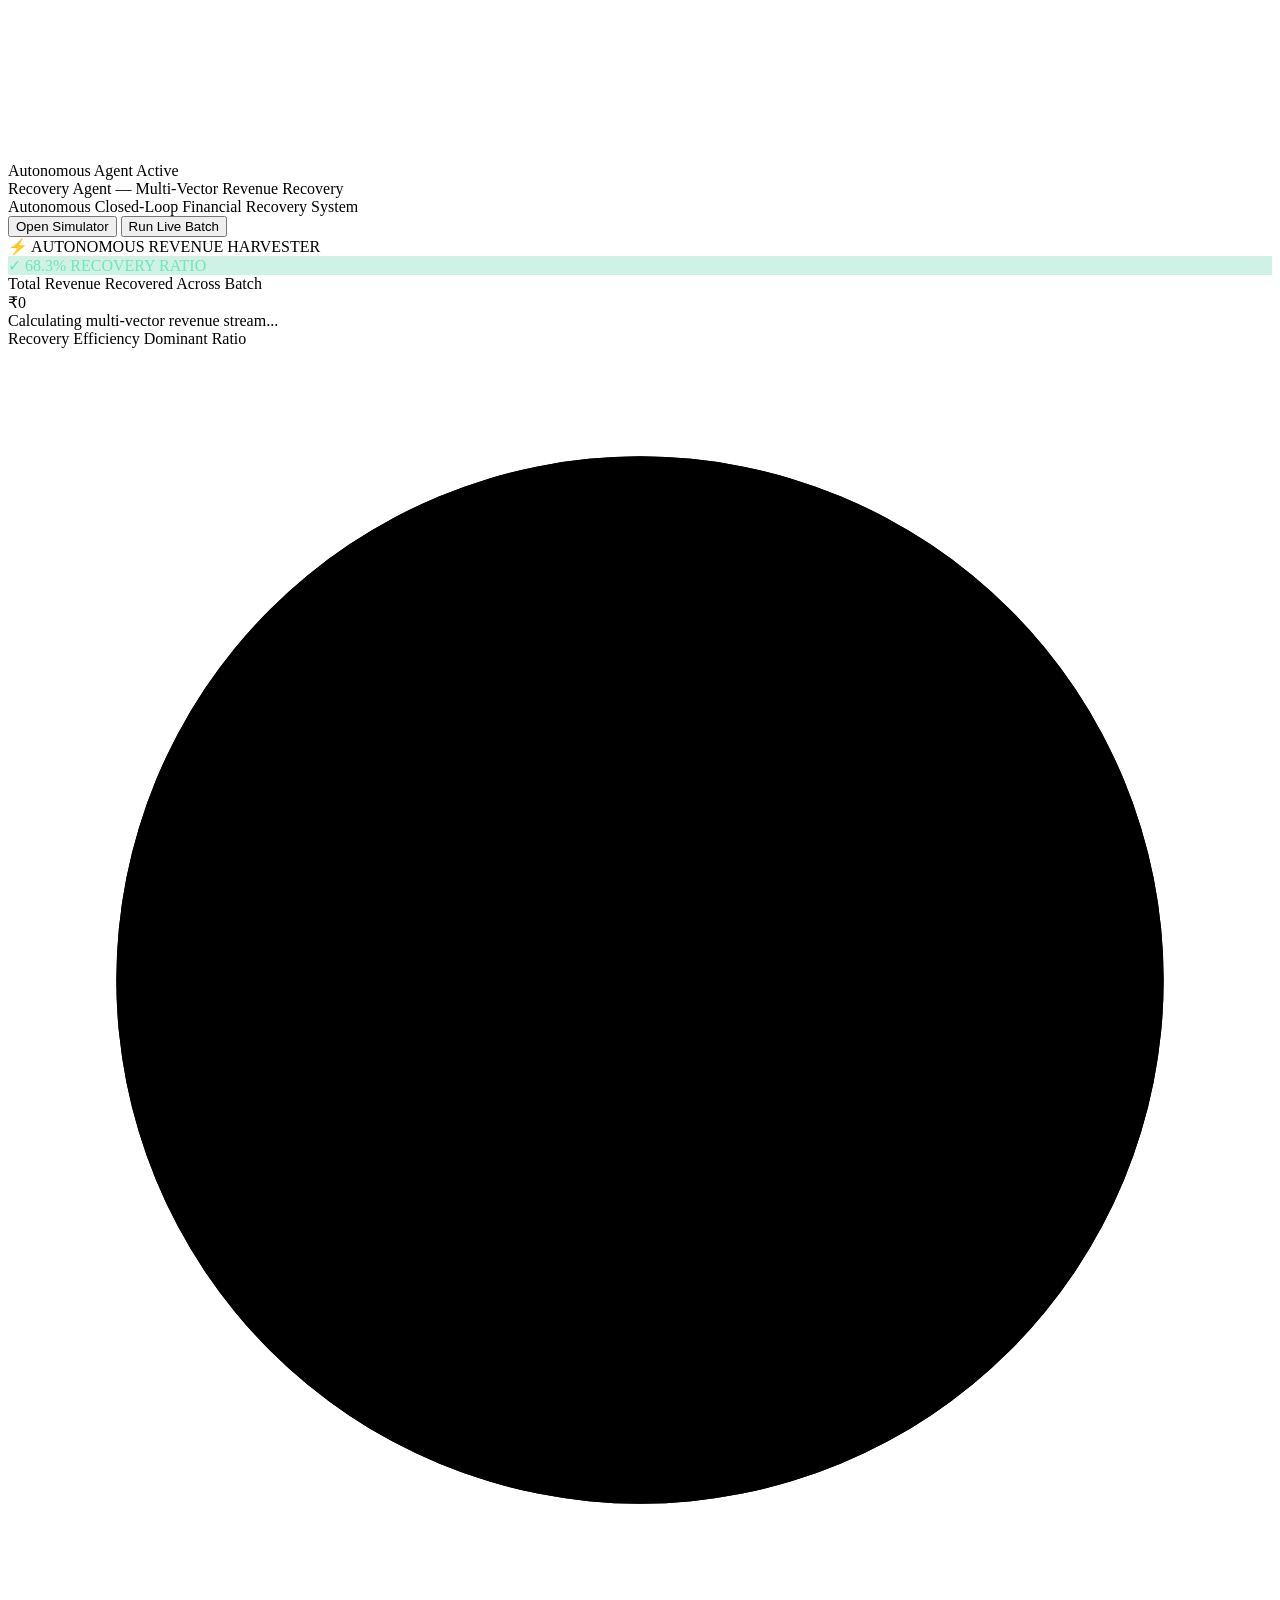
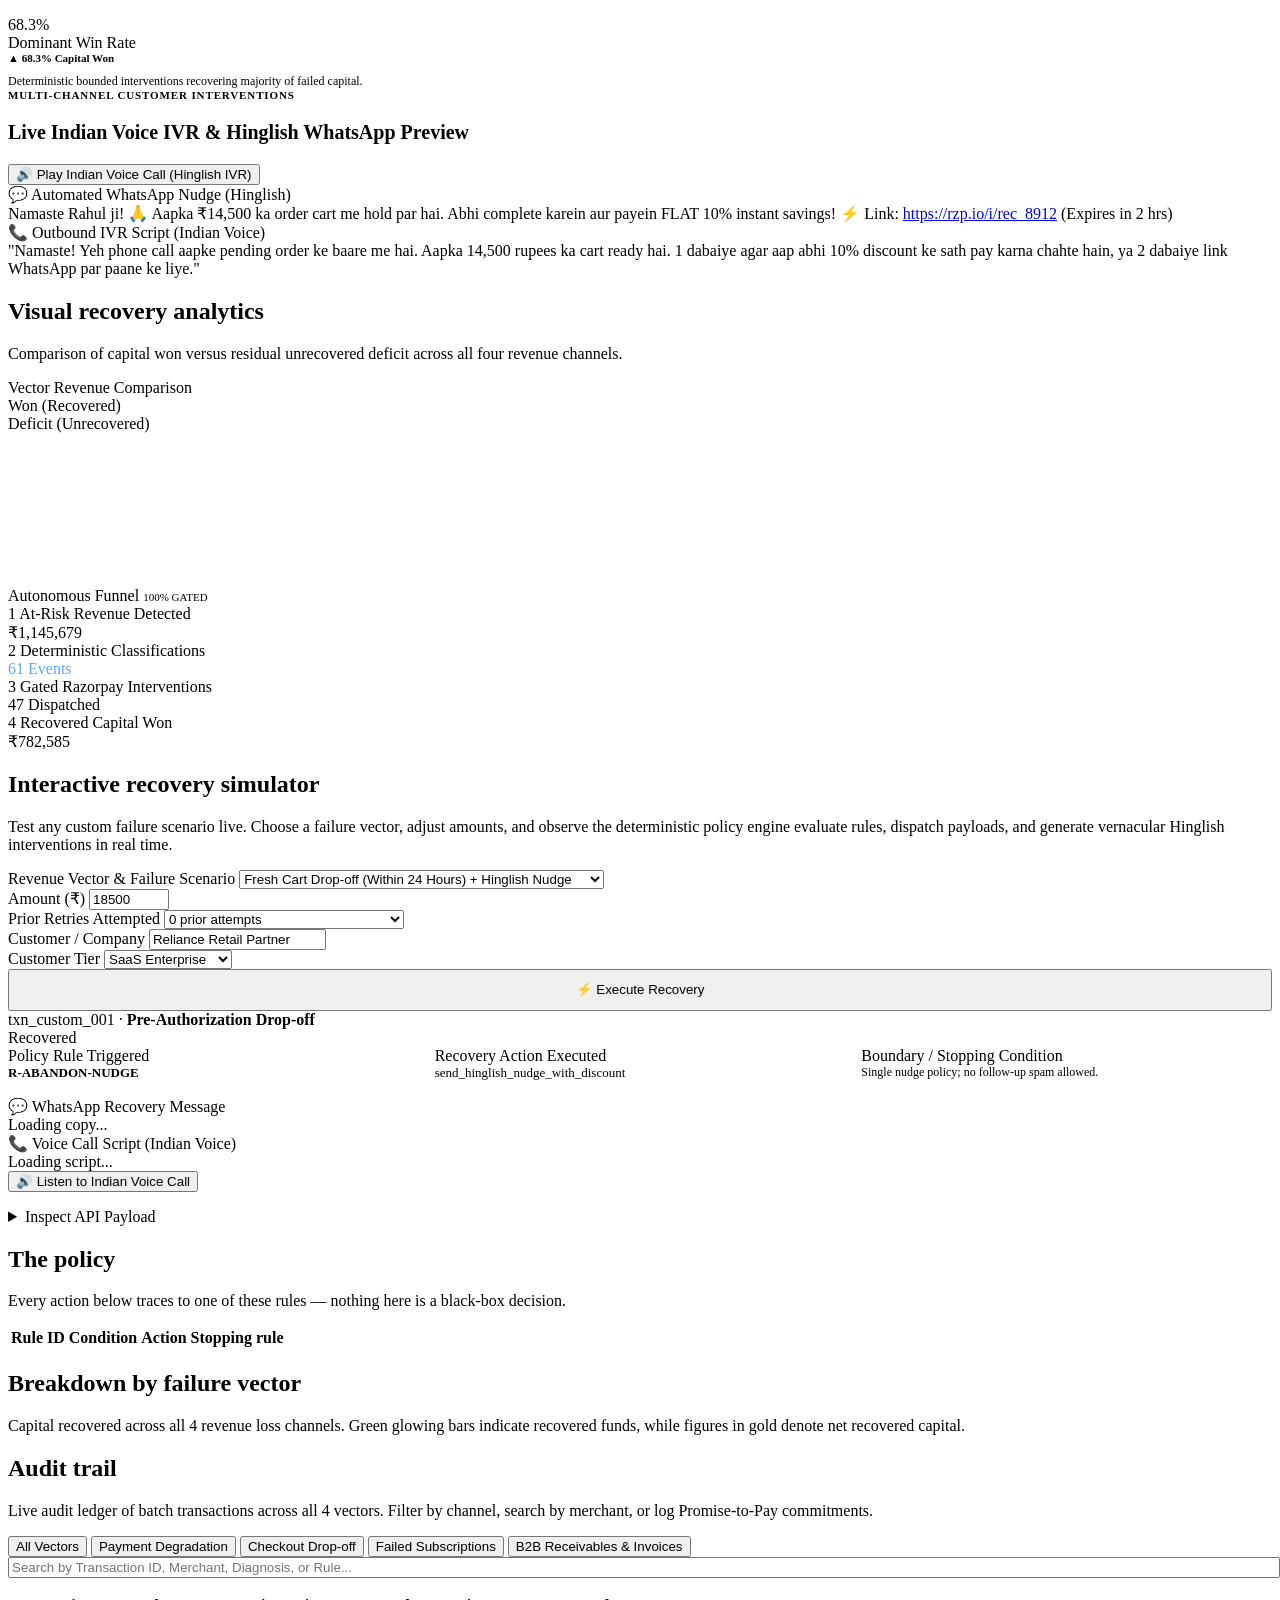
==== public/index.html @ 9b074326 "feat: Autonomous Multi-Vector Revenue Recovery Agent for Razorpay Buildathon 2026" ====
<!DOCTYPE html>
<html lang="en">
<head>
    <meta charset="UTF-8">
    <meta name="viewport" content="width=device-width, initial-scale=1.0">
    <title>Recovery Agent — Multi-Vector Revenue Recovery</title>
    <link rel="preconnect" href="https://fonts.googleapis.com">
    <link rel="preconnect" href="https://fonts.gstatic.com" crossorigin>
    <link href="https://fonts.googleapis.com/css2?family=Fraunces:opsz,wght@9..144,500;600;700;800&family=IBM+Plex+Mono:wght@400;500;600&family=Inter:wght@400;500;600;700;800&display=swap" rel="stylesheet">
    <link rel="stylesheet" href="/style.css">
</head>
<body>

<!-- Minimal Particle Trail Canvas -->
<canvas id="trailCanvas"></canvas>

<!-- SVG Gradients for Circular Gauge -->
<svg style="width:0;height:0;position:absolute;" aria-hidden="true" focusable="false">
    <defs>
        <linearGradient id="gaugeGradient" x1="0%" y1="0%" x2="100%" y2="100%">
            <stop offset="0%" stop-color="#10B981" />
            <stop offset="60%" stop-color="#34D399" />
            <stop offset="100%" stop-color="#06B6D4" />
        </linearGradient>
    </defs>
</svg>

<div class="report-wrapper">

    <!-- Header -->
    <header class="report-header">
        <div class="report-brand">
            <div class="brand-badge">
                <div class="pulse-dot"></div>
                Autonomous Agent Active
            </div>
            <div class="brand-title">Recovery Agent — Multi-Vector Revenue Recovery</div>
            <div class="brand-meta">Autonomous Closed-Loop Financial Recovery System</div>
        </div>
        <div class="header-actions">
            <button class="btn-secondary" id="btnScrollSandbox" onclick="document.getElementById('secSandbox').scrollIntoView({behavior:'smooth'})">Open Simulator</button>
            <button class="btn-primary" id="btnRunBatch">Run Live Batch</button>
        </div>
    </header>

    <!-- 1. HERO SECTION -->
    <section class="hero-section">
        <div class="hero-container">
            <!-- Main Hero Card with Crazy Holographic Numbers -->
            <div class="tilt-card hero-main-card" id="heroMainCard">
                <div class="hero-badge-strip">
                    <div class="crazy-badge">⚡ AUTONOMOUS REVENUE HARVESTER</div>
                    <div class="crazy-badge" style="background: rgba(16, 185, 129, 0.2); border-color: rgba(16, 185, 129, 0.5); color:#6EE7B7;">✓ 68.3% RECOVERY RATIO</div>
                </div>
                <div class="hero-label">Total Revenue Recovered Across Batch</div>
                <div class="hero-recovered" id="heroRecovered">₹0</div>
                <div class="hero-subtext" id="heroSubtext">
                    Calculating multi-vector revenue stream...
                </div>
            </div>

            <!-- Recovery Efficiency Circular Gauge -->
            <div class="tilt-card hero-chart-card" id="heroGaugeCard">
                <div class="chart-title">
                    <span>Recovery Efficiency</span>
                    <span class="badge badge-sage" id="badgeTotalWon">Dominant Ratio</span>
                </div>
                <div class="gauge-wrapper">
                    <svg class="gauge-svg" viewBox="0 0 140 140">
                        <circle class="gauge-bg" cx="70" cy="70" r="58"></circle>
                        <circle class="gauge-progress" id="gaugeCircle" cx="70" cy="70" r="58"></circle>
                    </svg>
                    <div class="gauge-text-group">
                        <div class="gauge-rate" id="gaugeRateText">68.3%</div>
                        <div class="gauge-label">Dominant Win Rate</div>
                        <div style="font-size: 11px; color: var(--emerald); font-weight: 700;">▲ 68.3% Capital Won</div>
                    </div>
                </div>
                <div style="font-size: 12px; color: var(--desert-sand-muted); border-top: 1px solid var(--desert-border); padding-top: 10px;">
                    Deterministic bounded interventions recovering majority of failed capital.
                </div>
            </div>
        </div>

        <!-- 4 Vector Overview Cards with Crazy Numbers -->
        <div class="hero-vectors-strip" id="heroVectorsStrip">
            <!-- Populated via app.js -->
        </div>
    </section>

    <!-- 2. DEDICATED ALWAYS-VISIBLE INDIAN VOICE & WHATSAPP INTERVENTION SHOWCASE -->
    <section>
        <div class="tilt-card voice-showcase-card">
            <div class="voice-showcase-header">
                <div>
                    <div style="font-size:11px; font-weight:700; color:var(--desert-gold); text-transform:uppercase; letter-spacing:0.08em; margin-bottom:4px;">Multi-Channel Customer Interventions</div>
                    <h3 style="font-family:var(--font-display); font-size:20px; font-weight:700; color:var(--desert-sand);">Live Indian Voice IVR & Hinglish WhatsApp Preview</h3>
                </div>
                <div class="audio-controls">
                    <div class="wave-bars voice-wave-inactive" id="waveBarsVisual">
                        <div class="wave-bar"></div>
                        <div class="wave-bar"></div>
                        <div class="wave-bar"></div>
                        <div class="wave-bar"></div>
                        <div class="wave-bar"></div>
                    </div>
                    <button type="button" class="btn-audio" id="btnMainVoicePlay">
                        🔊 Play Indian Voice Call (Hinglish IVR)
                    </button>
                </div>
            </div>

            <div class="vernacular-grid">
                <div class="vernacular-card">
                    <div class="vernacular-type">💬 Automated WhatsApp Nudge (Hinglish)</div>
                    <div class="whatsapp-bubble" id="mainWhatsappPreview">
                        Namaste Rahul ji! 🙏 Aapka ₹14,500 ka order cart me hold par hai. Abhi complete karein aur payein FLAT 10% instant savings! ⚡ Link: <a href="javascript:void(0)" class="sim-payment-link" onclick="openSimulatedCheckoutModal('rec_8912', 14500, 'Rahul Sharma')">https://rzp.io/i/rec_8912</a> (Expires in 2 hrs)
                    </div>
                </div>

                <div class="vernacular-card">
                    <div class="vernacular-type">📞 Outbound IVR Script (Indian Voice)</div>
                    <div class="voice-bubble" id="mainVoicePreview">
                        "Namaste! Yeh phone call aapke pending order ke baare me hai. Aapka 14,500 rupees ka cart ready hai. 1 dabaiye agar aap abhi 10% discount ke sath pay karna chahte hain, ya 2 dabaiye link WhatsApp par paane ke liye."
                    </div>
                </div>
            </div>
        </div>
    </section>

    <!-- 3. VISUAL CHARTS & RECOVERY FUNNEL -->
    <section>
        <div class="section-header">
            <div>
                <h2>Visual recovery analytics</h2>
                <p class="section-intro">Comparison of capital won versus residual unrecovered deficit across all four revenue channels.</p>
            </div>
        </div>

        <div class="charts-grid">
            <!-- Bar Comparison Chart: Green Won Dominates Red Deficit -->
            <div class="tilt-card chart-card">
                <div class="chart-title">
                    <span>Vector Revenue Comparison</span>
                    <div class="chart-legend">
                        <div class="legend-item">
                            <div class="legend-dot-green"></div>
                            <span style="color: var(--emerald);">Won (Recovered)</span>
                        </div>
                        <div class="legend-item">
                            <div class="legend-dot-red"></div>
                            <span style="color: var(--rust);">Deficit (Unrecovered)</span>
                        </div>
                    </div>
                </div>
                <canvas id="barChartCanvas"></canvas>
            </div>

            <!-- Recovery Funnel -->
            <div class="tilt-card chart-card">
                <div class="chart-title">
                    <span>Autonomous Funnel</span>
                    <span style="font-size: 11px; font-family: var(--font-mono); color: var(--emerald);">100% GATED</span>
                </div>
                <div class="funnel-container">
                    <div class="funnel-step">
                        <div class="funnel-step-name">
                            <span class="funnel-step-badge">1</span>
                            <span>At-Risk Revenue Detected</span>
                        </div>
                        <div class="funnel-step-val" id="funnelRisk" style="color: var(--rust);">₹1,145,679</div>
                    </div>
                    <div class="funnel-step">
                        <div class="funnel-step-name">
                            <span class="funnel-step-badge">2</span>
                            <span>Deterministic Classifications</span>
                        </div>
                        <div class="funnel-step-val" id="funnelEvents" style="color: #60A5FA;">61 Events</div>
                    </div>
                    <div class="funnel-step">
                        <div class="funnel-step-name">
                            <span class="funnel-step-badge">3</span>
                            <span>Gated Razorpay Interventions</span>
                        </div>
                        <div class="funnel-step-val" id="funnelActions" style="color: var(--gold);">47 Dispatched</div>
                    </div>
                    <div class="funnel-step">
                        <div class="funnel-step-name">
                            <span class="funnel-step-badge">4</span>
                            <span>Recovered Capital Won</span>
                        </div>
                        <div class="funnel-step-val" id="funnelRecovered" style="color: var(--emerald);">₹782,585</div>
                    </div>
                </div>
            </div>
        </div>
    </section>

    <!-- 4. INTERACTIVE SIMULATOR & SANDBOX -->
    <section id="secSandbox">
        <div class="section-header">
            <div>
                <h2>Interactive recovery simulator</h2>
                <p class="section-intro">Test any custom failure scenario live. Choose a failure vector, adjust amounts, and observe the deterministic policy engine evaluate rules, dispatch payloads, and generate vernacular Hinglish interventions in real time.</p>
            </div>
        </div>

        <div class="tilt-card sandbox-card">
            <form id="sandboxForm" class="sandbox-form">
                <div class="form-group" style="grid-column: span 2;">
                    <label class="form-label" for="simFailureType">Revenue Vector & Failure Scenario</label>
                    <select id="simFailureType" class="form-select">
                        <optgroup label="Vector 1: Payment Degradation">
                            <option value="issuer_decline_soft">Soft Decline — Bank Network Flap (Error 05/91)</option>
                            <option value="network_timeout">Network Timeout — Gateway Latency Breach</option>
                            <option value="insufficient_funds">Insufficient Funds — Balance Deficit (Error 51)</option>
                            <option value="issuer_decline_hard">Hard Decline — Card Blocked / Fraud Blacklist</option>
                        </optgroup>
                        <optgroup label="Vector 2: Checkout Abandonment">
                            <option value="checkout_abandoned_fresh" selected>Fresh Cart Drop-off (Within 24 Hours) + Hinglish Nudge</option>
                            <option value="checkout_abandoned_aged">Aged Cart Drop-off (>48 Hours) Standard Link</option>
                        </optgroup>
                        <optgroup label="Vector 3: Failed Subscriptions">
                            <option value="upi_mandate_expired">UPI AutoPay Mandate Token Expired (UMN Lap)</option>
                            <option value="card_recurring_token_revoked">RBI CoF Recurring Card Token Desync (₹2 Reauth)</option>
                        </optgroup>
                        <optgroup label="Vector 4: B2B Receivables & Invoices">
                            <option value="invoice_overdue_30d">B2B Net-30 Overdue Invoice + PTP Capture</option>
                            <option value="invoice_overdue_60d_ptp_active">B2B Invoice with Active Promise-to-Pay (Moratorium)</option>
                            <option value="invoice_overdue_90d_default">Chronic Delinquency (>60 Days) Legal Escalation</option>
                        </optgroup>
                        <optgroup label="Risk & Velocity Compliance">
                            <option value="duplicate_suspicious_pattern">Card Velocity Testing Bot (>3 Rapid Fails)</option>
                        </optgroup>
                    </select>
                </div>

                <div class="form-group">
                    <label class="form-label" for="simAmount">Amount (₹)</label>
                    <input type="number" id="simAmount" class="form-input" value="18500" min="100" max="500000">
                </div>

                <div class="form-group">
                    <label class="form-label" for="simRetryCount">Prior Retries Attempted</label>
                    <select id="simRetryCount" class="form-select">
                        <option value="0">0 prior attempts</option>
                        <option value="1">1 prior attempt</option>
                        <option value="2">2 prior attempts (Triggers Hard Stop)</option>
                    </select>
                </div>

                <div class="form-group">
                    <label class="form-label" for="simCustomerName">Customer / Company</label>
                    <input type="text" id="simCustomerName" class="form-input" value="Reliance Retail Partner">
                </div>

                <div class="form-group">
                    <label class="form-label" for="simSegment">Customer Tier</label>
                    <select id="simSegment" class="form-select">
                        <option value="SaaS Enterprise">SaaS Enterprise</option>
                        <option value="D2C Brand">D2C Brand</option>
                        <option value="High-Volume B2B">High-Volume B2B</option>
                        <option value="SMB Merchant">SMB Merchant</option>
                    </select>
                </div>

                <div class="form-group">
                    <button type="submit" id="btnSimulateSubmit" class="btn-primary" style="width: 100%; height: 42px;">⚡ Execute Recovery</button>
                </div>
            </form>

            <!-- Output Panel -->
            <div id="sandboxOutputPanel" class="sandbox-output-panel">
                <div class="sandbox-output-header">
                    <div>
                        <span class="font-mono text-muted" id="resTxnId">txn_custom_001</span> · 
                        <strong id="resDiagnosis">Pre-Authorization Drop-off</strong>
                    </div>
                    <div>
                        <span id="resStatusBadge" class="badge badge-sage">Recovered</span>
                    </div>
                </div>

                <div style="display: grid; grid-template-columns: repeat(auto-fit, minmax(240px, 1fr)); gap: 16px; margin-bottom: 16px;">
                    <div>
                        <div class="form-label">Policy Rule Triggered</div>
                        <div class="font-mono" id="resRuleId" style="color: var(--gold); font-size: 13px; font-weight: 600;">R-ABANDON-NUDGE</div>
                    </div>
                    <div>
                        <div class="form-label">Recovery Action Executed</div>
                        <div class="font-mono" id="resAction" style="color: var(--text); font-size: 13px;">send_hinglish_nudge_with_discount</div>
                    </div>
                    <div>
                        <div class="form-label">Boundary / Stopping Condition</div>
                        <div style="font-size: 12px; color: var(--desert-sand-muted);" id="resStoppingRule">Single nudge policy; no follow-up spam allowed.</div>
                    </div>
                </div>

                <!-- Output Vernacular Preview -->
                <div class="vernacular-grid">
                    <div class="vernacular-card">
                        <div class="vernacular-type">💬 WhatsApp Recovery Message</div>
                        <div class="whatsapp-bubble" id="resWhatsappCopy">
                            Loading copy...
                        </div>
                    </div>

                    <div class="vernacular-card">
                        <div class="vernacular-type">📞 Voice Call Script (Indian Voice)</div>
                        <div class="voice-bubble" id="resVoiceScript">
                            Loading script...
                        </div>
                        <div class="audio-controls">
                            <button type="button" class="btn-audio" id="btnSpeakVoice">🔊 Listen to Indian Voice Call</button>
                        </div>
                    </div>
                </div>

                <!-- Envelopes -->
                <div style="margin-top: 16px;">
                    <details class="json-details">
                        <summary>Inspect API Payload</summary>
                        <div style="display: grid; grid-template-columns: 1fr 1fr; gap: 12px; margin-top: 8px;">
                            <div class="json-box" style="max-width: 100%;">
                                <div class="json-label">Request Envelope</div>
                                <pre><code id="resReqJson"></code></pre>
                            </div>
                            <div class="json-box" style="max-width: 100%;">
                                <div class="json-label">Response Envelope</div>
                                <pre><code id="resRespJson"></code></pre>
                            </div>
                        </div>
                    </details>
                </div>
            </div>
        </div>
    </section>

    <!-- 5. THE POLICY TABLE -->
    <section>
        <div class="section-header">
            <div>
                <h2>The policy</h2>
                <p class="section-intro">Every action below traces to one of these rules — nothing here is a black-box decision.</p>
            </div>
        </div>
        <div class="tilt-card table-container">
            <table>
                <thead>
                    <tr>
                        <th>Rule ID</th>
                        <th>Condition</th>
                        <th>Action</th>
                        <th>Stopping rule</th>
                    </tr>
                </thead>
                <tbody id="policyTableBody">
                    <!-- Populated via app.js -->
                </tbody>
            </table>
        </div>
    </section>

    <!-- 6. BREAKDOWN BY FAILURE VECTOR -->
    <section>
        <div class="section-header">
            <div>
                <h2>Breakdown by failure vector</h2>
                <p class="section-intro">Capital recovered across all 4 revenue loss channels. Green glowing bars indicate recovered funds, while figures in gold denote net recovered capital.</p>
            </div>
        </div>
        <div class="breakdown-list" id="breakdownList">
            <!-- Populated via app.js -->
        </div>
    </section>

    <!-- 7. AUDIT TRAIL -->
    <section>
        <div class="section-header">
            <div>
                <h2>Audit trail</h2>
                <p class="section-intro">Live audit ledger of batch transactions across all 4 vectors. Filter by channel, search by merchant, or log Promise-to-Pay commitments.</p>
            </div>
        </div>

        <div class="tab-filter-bar">
            <button class="tab-btn active" data-vector="all">All Vectors</button>
            <button class="tab-btn" data-vector="payment_failure">Payment Degradation</button>
            <button class="tab-btn" data-vector="checkout_abandonment">Checkout Drop-off</button>
            <button class="tab-btn" data-vector="subscription_failure">Failed Subscriptions</button>
            <button class="tab-btn" data-vector="b2b_receivables">B2B Receivables & Invoices</button>
        </div>

        <div style="margin-bottom: 16px;">
            <input type="text" id="auditSearchInput" class="form-input" placeholder="Search by Transaction ID, Merchant, Diagnosis, or Rule..." style="width: 100%;">
        </div>

        <div class="tilt-card audit-container">
            <table class="audit-table">
                <thead>
                    <tr>
                        <th>Transaction ID</th>
                        <th>Merchant</th>
                        <th>Amount</th>
                        <th>Diagnosis & Vector</th>
                        <th>Rule ID</th>
                        <th>Action</th>
                        <th>Status</th>
                        <th>API Envelope</th>
                    </tr>
                </thead>
                <tbody id="auditTableBody">
                    <!-- Populated via app.js -->
                </tbody>
            </table>
        </div>
    </section>


</div>

<script src="/app.js"></script>
</body>
</html>
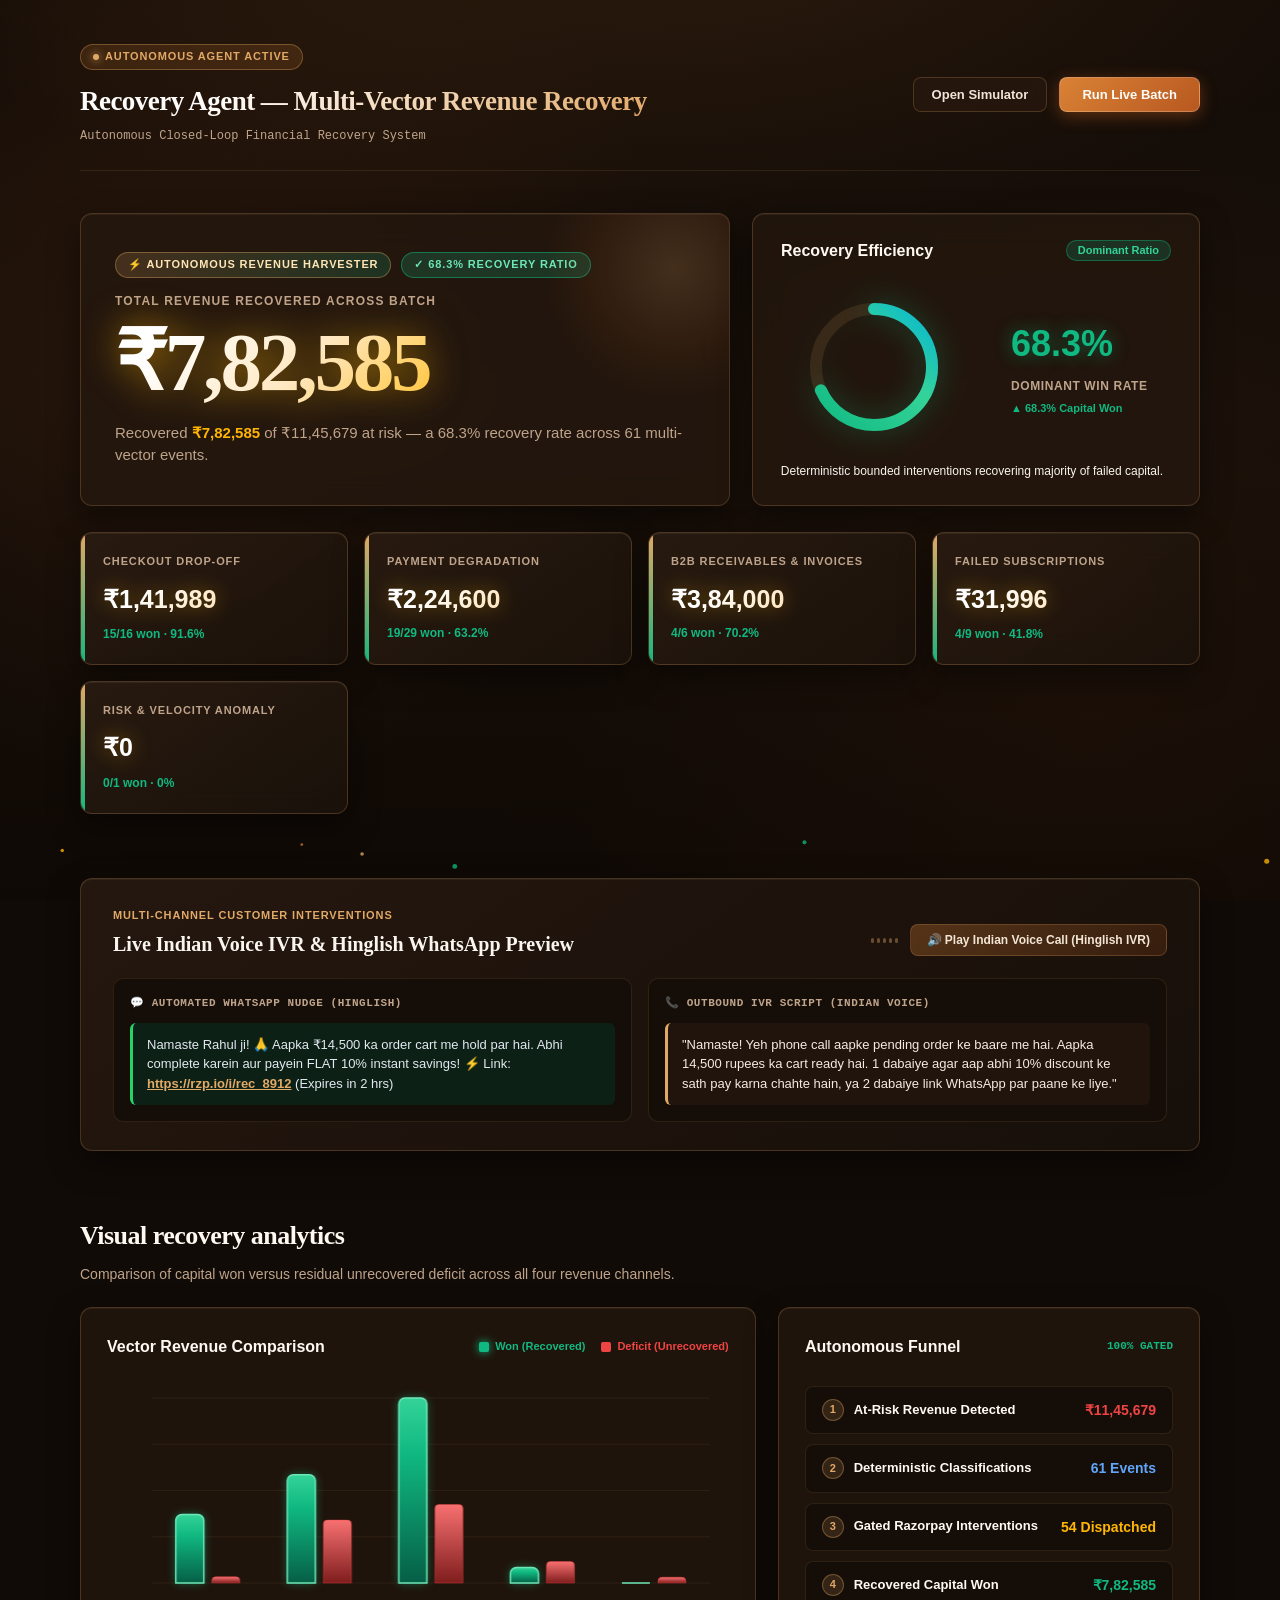
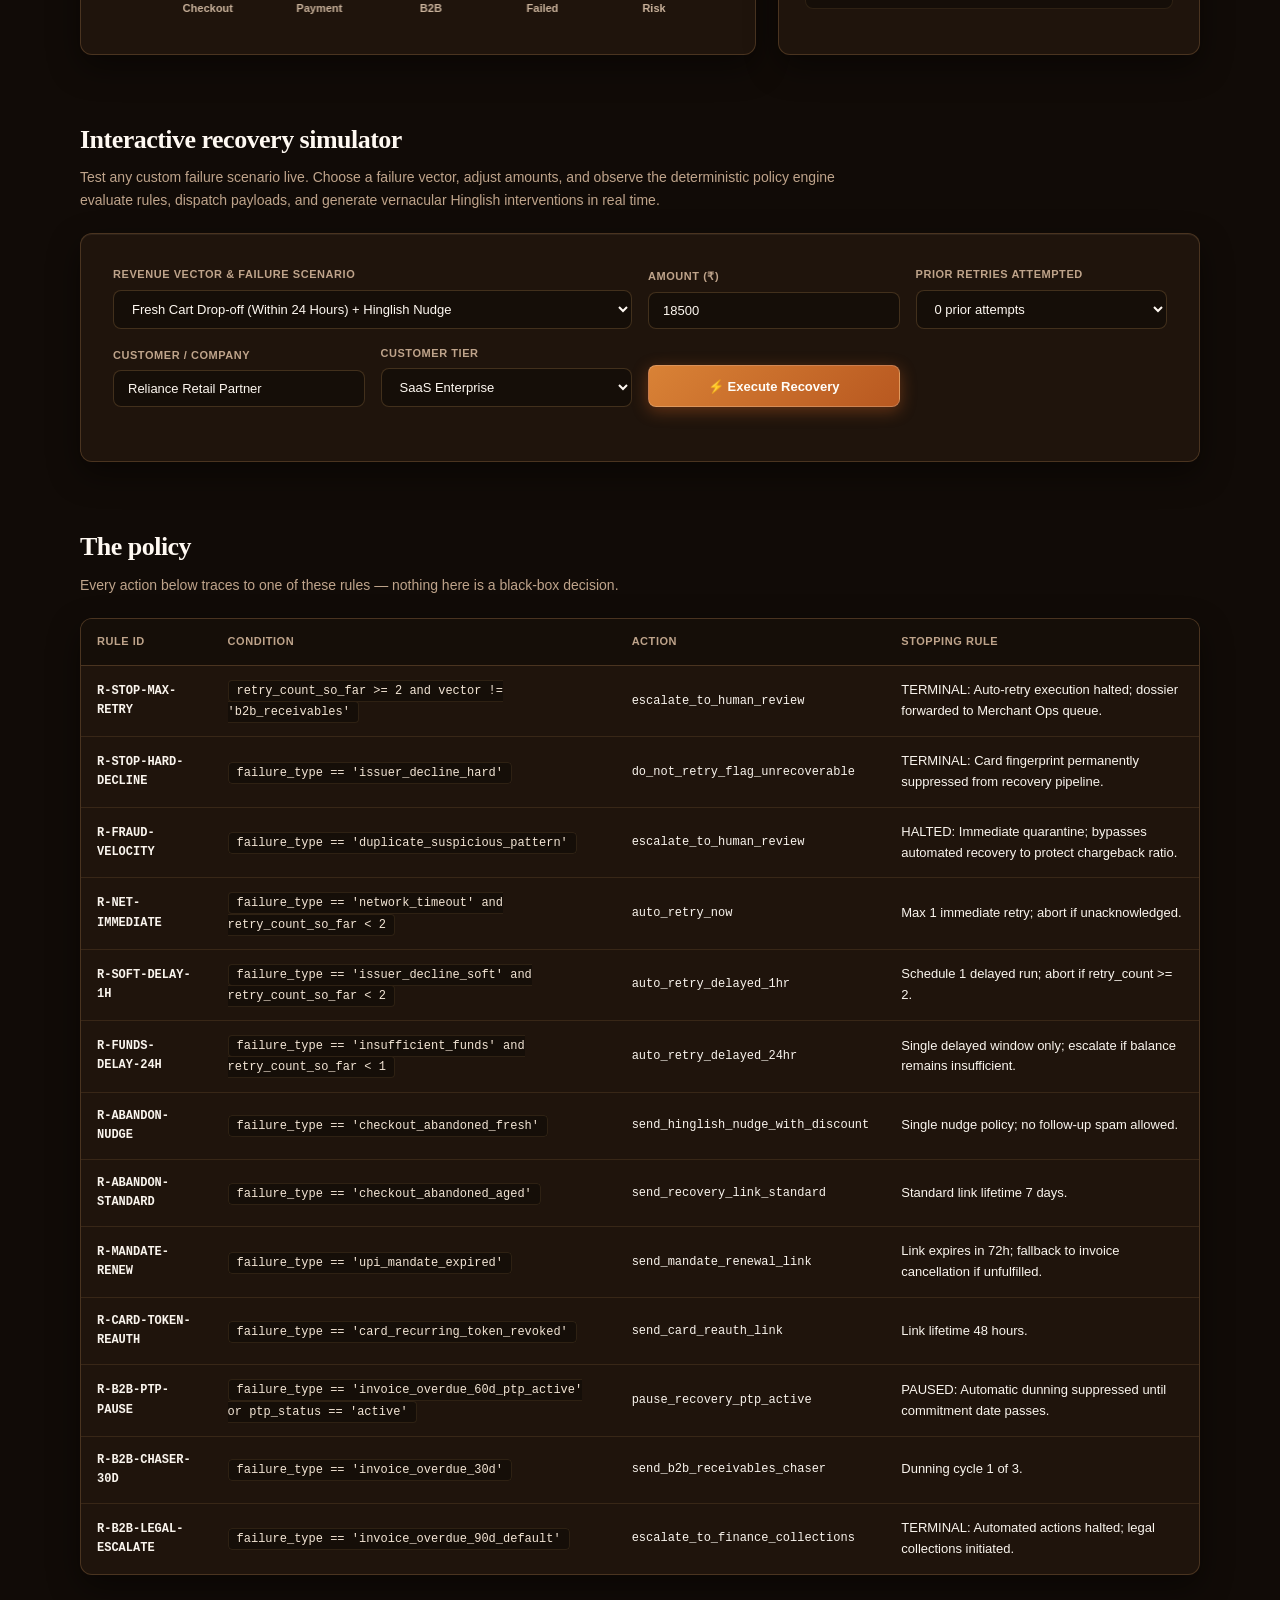
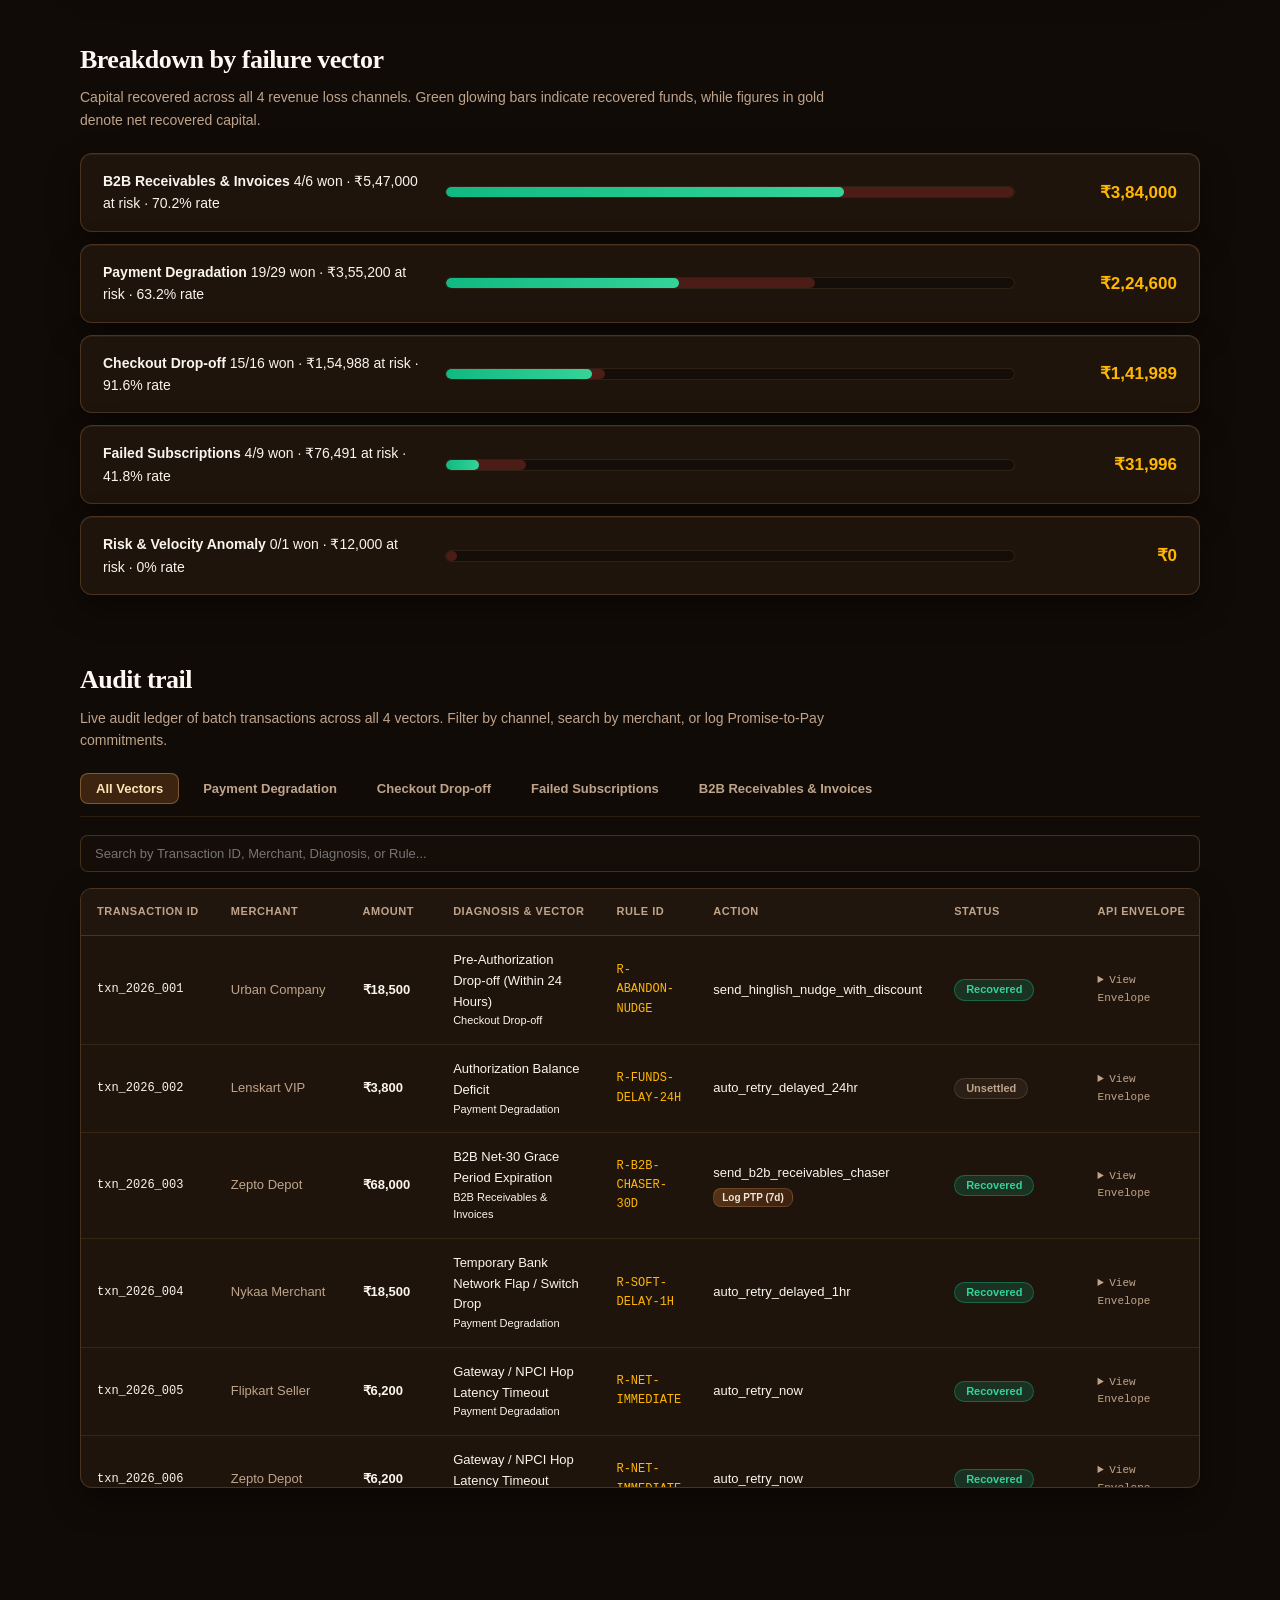
==== commit 9a0a3ed5: "fix: Enable seamless GitHub Pages static hosting with root redirect and relative asset paths" ====
--- a/public/index.html
+++ b/public/index.html
@@ -7,7 +7,7 @@
     <link rel="preconnect" href="https://fonts.googleapis.com">
     <link rel="preconnect" href="https://fonts.gstatic.com" crossorigin>
     <link href="https://fonts.googleapis.com/css2?family=Fraunces:opsz,wght@9..144,500;600;700;800&family=IBM+Plex+Mono:wght@400;500;600&family=Inter:wght@400;500;600;700;800&display=swap" rel="stylesheet">
-    <link rel="stylesheet" href="/style.css">
+    <link rel="stylesheet" href="./style.css">
 </head>
 <body>
 
@@ -419,6 +419,6 @@
 
 </div>
 
-<script src="/app.js"></script>
+<script src="./app.js"></script>
 </body>
 </html>
--- a/public/style.css
+++ b/public/style.css
@@ -0,0 +1,1215 @@
+:root {
+    /* Harmonious Luxury Desert & Espresso Brown Palette */
+    --bg-base: #110B07;
+    --bg-dune: #19100A;
+    --bg-horizon: #23160D;
+    
+    /* Layered Surfaces */
+    --surface: rgba(36, 24, 15, 0.78);
+    --surface-solid: #21160E;
+    --surface-hover: rgba(50, 33, 21, 0.88);
+    --surface-inner: #150E08;
+    --surface-elevated: rgba(45, 30, 19, 0.92);
+    
+    /* Desert Sand & Gold Tones */
+    --sand-bright: #FCF7F0;
+    --sand-main: #F3E5D5;
+    --sand-muted: #C7B099;
+    --sand-faint: rgba(243, 229, 213, 0.08);
+    
+    --desert-gold: #E2A866;
+    --desert-amber: #D98236;
+    --desert-terracotta: #B85820;
+    --desert-leather: #2A1A10;
+    
+    /* Hairline & Glow Borders */
+    --border: rgba(226, 168, 102, 0.22);
+    --border-subtle: rgba(226, 168, 102, 0.12);
+    --border-hover: rgba(226, 168, 102, 0.48);
+    --border-glow: rgba(217, 130, 54, 0.45);
+    
+    /* Text Hierarchy */
+    --text: #FAF5EE;
+    --text-heading: #FFF9F2;
+    --text-muted: #BFA48B;
+    --text-faint: #8E7762;
+    
+    /* Dynamic Graph & Accent Neon (Balanced against Desert) */
+    --gold: #FFB703;
+    --gold-glow: rgba(255, 183, 3, 0.45);
+    --emerald: #10B981;
+    --emerald-glow: rgba(16, 185, 129, 0.45);
+    --cyan: #06B6D4;
+    --rust: #EF4444;
+    --rust-glow: rgba(239, 68, 68, 0.35);
+    
+    --font-display: 'Fraunces', Georgia, serif;
+    --font-body: 'Inter', -apple-system, BlinkMacSystemFont, sans-serif;
+    --font-mono: 'IBM Plex Mono', monospace;
+}
+
+* {
+    box-sizing: border-box;
+    margin: 0;
+    padding: 0;
+}
+
+body {
+    background-color: var(--bg-base);
+    background-image: 
+        radial-gradient(ellipse 90% 60% at 50% -15%, rgba(217, 130, 54, 0.15) 0%, transparent 70%),
+        radial-gradient(circle 800px at 15% 35%, rgba(184, 88, 32, 0.1) 0%, transparent 60%),
+        radial-gradient(circle 900px at 85% 75%, rgba(140, 65, 20, 0.08) 0%, transparent 60%),
+        linear-gradient(180deg, #130C07 0%, #170F09 45%, #0F0905 100%);
+    background-attachment: fixed;
+    color: var(--text);
+    font-family: var(--font-body);
+    font-size: 14px;
+    line-height: 1.6;
+    -webkit-font-smoothing: antialiased;
+    padding: 44px 20px 84px;
+    overflow-x: hidden;
+}
+
+/* Minimal Particle Trail Canvas */
+#trailCanvas {
+    position: fixed;
+    top: 0;
+    left: 0;
+    width: 100vw;
+    height: 100vh;
+    pointer-events: none;
+    z-index: 0;
+}
+
+.report-wrapper {
+    max-width: 1120px;
+    margin: 0 auto;
+    position: relative;
+    z-index: 1;
+}
+
+/* Matching Desert Glass Card Base */
+.tilt-card {
+    background: var(--surface);
+    backdrop-filter: blur(16px);
+    -webkit-backdrop-filter: blur(16px);
+    border: 1px solid var(--border);
+    border-radius: 12px;
+    box-shadow: 0 12px 32px rgba(0, 0, 0, 0.45), 0 1px 0 rgba(243, 229, 213, 0.06) inset;
+    transition: transform 0.22s ease, border-color 0.22s ease, box-shadow 0.22s ease, background 0.22s ease;
+    position: relative;
+}
+
+/* Clean Pointer Hover Lift & Matching Amber Glow */
+.tilt-card:hover {
+    transform: translateY(-3px);
+    background: var(--surface-hover);
+    border-color: var(--border-hover);
+    box-shadow: 0 18px 40px rgba(0, 0, 0, 0.65), 0 0 24px rgba(226, 168, 102, 0.16);
+}
+
+/* Header */
+.report-header {
+    border-bottom: 1px solid var(--border-subtle);
+    padding-bottom: 24px;
+    margin-bottom: 42px;
+    display: flex;
+    justify-content: space-between;
+    align-items: center;
+    flex-wrap: wrap;
+    gap: 16px;
+}
+
+.report-brand {
+    display: flex;
+    flex-direction: column;
+    gap: 4px;
+}
+
+.brand-badge {
+    display: inline-flex;
+    align-items: center;
+    gap: 6px;
+    background: rgba(217, 130, 54, 0.16);
+    border: 1px solid rgba(226, 168, 102, 0.35);
+    color: var(--desert-gold);
+    padding: 3px 12px;
+    border-radius: 9999px;
+    font-size: 11px;
+    font-weight: 600;
+    width: fit-content;
+    margin-bottom: 6px;
+    text-transform: uppercase;
+    letter-spacing: 0.08em;
+}
+
+.pulse-dot {
+    width: 6px;
+    height: 6px;
+    background: var(--desert-gold);
+    border-radius: 50%;
+    box-shadow: 0 0 8px var(--desert-gold);
+    animation: pulse 1.6s infinite;
+}
+
+@keyframes pulse {
+    0%, 100% { transform: scale(1); opacity: 1; }
+    50% { transform: scale(1.4); opacity: 0.4; }
+}
+
+.brand-title {
+    font-family: var(--font-display);
+    font-size: 27px;
+    font-weight: 700;
+    letter-spacing: -0.02em;
+    background: linear-gradient(135deg, #FFFDFB 25%, #E2A866 100%);
+    -webkit-background-clip: text;
+    -webkit-text-fill-color: transparent;
+}
+
+.brand-meta {
+    font-family: var(--font-mono);
+    font-size: 12px;
+    color: var(--text-muted);
+}
+
+.header-actions {
+    display: flex;
+    gap: 12px;
+    align-items: center;
+}
+
+.btn-secondary {
+    background: rgba(42, 26, 16, 0.65);
+    color: var(--sand-main);
+    border: 1px solid var(--border);
+    padding: 9px 18px;
+    border-radius: 8px;
+    font-family: var(--font-body);
+    font-size: 13px;
+    font-weight: 600;
+    cursor: pointer;
+    backdrop-filter: blur(8px);
+    transition: all 0.2s ease;
+}
+
+.btn-secondary:hover {
+    background: rgba(58, 36, 23, 0.85);
+    transform: translateY(-2px);
+    border-color: var(--border-hover);
+    box-shadow: 0 4px 14px rgba(0, 0, 0, 0.4);
+}
+
+.btn-primary {
+    background: linear-gradient(135deg, #D98236, #B85820);
+    color: #FFFDF8;
+    border: 1px solid rgba(255, 255, 255, 0.2);
+    padding: 9px 22px;
+    border-radius: 8px;
+    font-family: var(--font-body);
+    font-size: 13px;
+    font-weight: 700;
+    cursor: pointer;
+    box-shadow: 0 4px 16px rgba(184, 88, 32, 0.45);
+    transition: all 0.2s ease;
+}
+
+.btn-primary:hover {
+    transform: translateY(-2px);
+    box-shadow: 0 6px 24px rgba(217, 130, 54, 0.6);
+}
+
+/* Sections */
+section {
+    margin-bottom: 64px;
+}
+
+.section-header {
+    margin-bottom: 22px;
+    display: flex;
+    justify-content: space-between;
+    align-items: flex-end;
+    flex-wrap: wrap;
+    gap: 12px;
+}
+
+h2 {
+    font-family: var(--font-display);
+    font-size: 26px;
+    font-weight: 700;
+    color: var(--text-heading);
+    letter-spacing: -0.02em;
+    margin-bottom: 6px;
+}
+
+.section-intro {
+    color: var(--text-muted);
+    font-size: 14px;
+    max-width: 780px;
+}
+
+/* 1. Hero Section */
+.hero-container {
+    display: grid;
+    grid-template-columns: 1.45fr 1fr;
+    gap: 22px;
+    align-items: stretch;
+    margin-bottom: 26px;
+}
+
+@media (max-width: 860px) {
+    .hero-container {
+        grid-template-columns: 1fr;
+    }
+}
+
+.hero-main-card {
+    padding: 38px 34px;
+    position: relative;
+    overflow: hidden;
+    display: flex;
+    flex-direction: column;
+    justify-content: center;
+}
+
+.hero-main-card::before {
+    content: '';
+    position: absolute;
+    top: -70px;
+    right: -70px;
+    width: 250px;
+    height: 250px;
+    background: radial-gradient(circle, rgba(226, 168, 102, 0.18) 0%, rgba(184, 88, 32, 0.08) 50%, transparent 75%);
+    pointer-events: none;
+}
+
+.hero-badge-strip {
+    display: flex;
+    gap: 10px;
+    margin-bottom: 14px;
+}
+
+.crazy-badge {
+    background: linear-gradient(90deg, rgba(226, 168, 102, 0.18), rgba(16, 185, 129, 0.18));
+    border: 1px solid rgba(226, 168, 102, 0.38);
+    color: #FFE5B4;
+    padding: 3px 12px;
+    border-radius: 9999px;
+    font-size: 11px;
+    font-weight: 800;
+    text-transform: uppercase;
+    letter-spacing: 0.08em;
+}
+
+.hero-label {
+    font-size: 12px;
+    font-weight: 700;
+    color: var(--text-muted);
+    text-transform: uppercase;
+    letter-spacing: 0.1em;
+    margin-bottom: 10px;
+}
+
+/* Crazy Holographic Number */
+.hero-recovered {
+    font-family: var(--font-display);
+    font-size: clamp(3.4rem, 7vw, 5.2rem);
+    font-weight: 800;
+    line-height: 1.0;
+    letter-spacing: -0.04em;
+    margin-bottom: 18px;
+    font-variant-numeric: tabular-nums;
+    background: linear-gradient(135deg, #FFFFFF 10%, #FFE8C2 35%, #FFB703 70%, #F58220 100%);
+    -webkit-background-clip: text;
+    -webkit-text-fill-color: transparent;
+    filter: drop-shadow(0 0 18px rgba(255, 183, 3, 0.6));
+}
+
+.hero-subtext {
+    font-size: 15px;
+    color: var(--text-muted);
+    line-height: 1.5;
+    font-variant-numeric: tabular-nums;
+}
+
+.hero-subtext .gold-text {
+    color: var(--gold);
+    font-weight: 700;
+}
+
+/* Hero Chart Card */
+.hero-chart-card {
+    padding: 24px 28px;
+    display: flex;
+    flex-direction: column;
+    justify-content: space-between;
+}
+
+.gauge-wrapper {
+    display: flex;
+    align-items: center;
+    justify-content: space-around;
+    gap: 20px;
+    padding: 8px 0;
+}
+
+.gauge-svg {
+    width: 140px;
+    height: 140px;
+    transform: rotate(-90deg);
+    filter: drop-shadow(0 0 14px rgba(16, 185, 129, 0.35));
+}
+
+.gauge-bg {
+    fill: none;
+    stroke: rgba(226, 168, 102, 0.12);
+    stroke-width: 12;
+}
+
+.gauge-progress {
+    fill: none;
+    stroke: url(#gaugeGradient);
+    stroke-width: 12;
+    stroke-linecap: round;
+    stroke-dasharray: 380;
+    stroke-dashoffset: 380;
+    transition: stroke-dashoffset 1.4s cubic-bezier(0.2, 0.8, 0.2, 1);
+}
+
+.gauge-text-group {
+    display: flex;
+    flex-direction: column;
+    gap: 4px;
+}
+
+.gauge-rate {
+    font-size: 36px;
+    font-weight: 800;
+    color: var(--emerald);
+    font-variant-numeric: tabular-nums;
+    text-shadow: 0 0 18px rgba(16, 185, 129, 0.45);
+}
+
+.gauge-label {
+    font-size: 12px;
+    font-weight: 600;
+    color: var(--text-muted);
+    text-transform: uppercase;
+    letter-spacing: 0.05em;
+}
+
+/* 4 Vector Cards Strip */
+.hero-vectors-strip {
+    display: grid;
+    grid-template-columns: repeat(auto-fit, minmax(240px, 1fr));
+    gap: 16px;
+}
+
+.vector-mini-card {
+    padding: 20px 22px;
+    position: relative;
+    overflow: hidden;
+    background: linear-gradient(145deg, rgba(42, 28, 18, 0.88), rgba(27, 18, 11, 0.9));
+}
+
+.vector-mini-card::before {
+    content: '';
+    position: absolute;
+    top: 0;
+    left: 0;
+    width: 4px;
+    height: 100%;
+    background: linear-gradient(180deg, var(--desert-gold), var(--emerald));
+}
+
+.vector-mini-title {
+    font-size: 11px;
+    font-weight: 700;
+    color: var(--text-muted);
+    text-transform: uppercase;
+    letter-spacing: 0.08em;
+    margin-bottom: 8px;
+}
+
+.vector-mini-recovered {
+    font-size: 25px;
+    font-weight: 800;
+    font-variant-numeric: tabular-nums;
+    margin-bottom: 6px;
+    background: linear-gradient(135deg, #FFFFFF 20%, #FFE0B2 60%, #FFB703 100%);
+    -webkit-background-clip: text;
+    -webkit-text-fill-color: transparent;
+    filter: drop-shadow(0 0 10px rgba(255, 183, 3, 0.4));
+}
+
+.vector-mini-meta {
+    font-size: 12px;
+    font-weight: 600;
+    color: var(--emerald);
+    font-variant-numeric: tabular-nums;
+    display: flex;
+    align-items: center;
+    gap: 6px;
+}
+
+/* Dedicated Live Voice & WhatsApp Showcase Card */
+.voice-showcase-card {
+    padding: 28px 32px;
+    margin-bottom: 40px;
+    background: linear-gradient(145deg, rgba(38, 25, 16, 0.92), rgba(24, 16, 10, 0.95));
+}
+
+.voice-showcase-header {
+    display: flex;
+    justify-content: space-between;
+    align-items: center;
+    margin-bottom: 18px;
+    flex-wrap: wrap;
+    gap: 12px;
+}
+
+.wave-bars {
+    display: flex;
+    align-items: center;
+    gap: 3px;
+    height: 18px;
+}
+
+.wave-bar {
+    width: 3px;
+    height: 100%;
+    background: var(--desert-gold);
+    border-radius: 2px;
+    animation: waveAnim 1s ease-in-out infinite alternate;
+}
+
+.wave-bar:nth-child(2) { animation-delay: 0.15s; height: 60%; }
+.wave-bar:nth-child(3) { animation-delay: 0.3s; height: 90%; }
+.wave-bar:nth-child(4) { animation-delay: 0.45s; height: 40%; }
+.wave-bar:nth-child(5) { animation-delay: 0.6s; height: 80%; }
+
+@keyframes waveAnim {
+    0% { transform: scaleY(0.3); }
+    100% { transform: scaleY(1); }
+}
+
+.voice-wave-inactive .wave-bar {
+    animation: none;
+    height: 30% !important;
+    opacity: 0.4;
+}
+
+/* Charts Section */
+.charts-grid {
+    display: grid;
+    grid-template-columns: 1.6fr 1fr;
+    gap: 22px;
+    margin-bottom: 36px;
+}
+
+@media (max-width: 900px) {
+    .charts-grid {
+        grid-template-columns: 1fr;
+    }
+}
+
+.chart-card {
+    padding: 26px;
+}
+
+.chart-title {
+    font-size: 16px;
+    font-weight: 700;
+    color: var(--text-heading);
+    margin-bottom: 18px;
+    display: flex;
+    justify-content: space-between;
+    align-items: center;
+}
+
+.chart-legend {
+    display: flex;
+    gap: 16px;
+    font-size: 11px;
+    font-weight: 600;
+}
+
+.legend-item {
+    display: flex;
+    align-items: center;
+    gap: 6px;
+}
+
+.legend-dot-green {
+    width: 10px;
+    height: 10px;
+    background: #10B981;
+    border-radius: 2px;
+    box-shadow: 0 0 8px #10B981;
+}
+
+.legend-dot-red {
+    width: 10px;
+    height: 10px;
+    background: #EF4444;
+    border-radius: 2px;
+}
+
+#barChartCanvas {
+    width: 100%;
+    height: 250px;
+    display: block;
+}
+
+/* Funnel */
+.funnel-container {
+    display: flex;
+    flex-direction: column;
+    gap: 10px;
+    padding: 8px 0;
+}
+
+.funnel-step {
+    background: var(--surface-inner);
+    border: 1px solid var(--border-subtle);
+    border-radius: 8px;
+    padding: 12px 16px;
+    display: flex;
+    justify-content: space-between;
+    align-items: center;
+    transition: transform 0.2s ease, border-color 0.2s ease;
+}
+
+.funnel-step:hover {
+    transform: translateX(4px);
+    border-color: var(--border-hover);
+}
+
+.funnel-step-name {
+    font-size: 13px;
+    font-weight: 600;
+    color: var(--text-heading);
+    display: flex;
+    align-items: center;
+    gap: 10px;
+}
+
+.funnel-step-badge {
+    width: 22px;
+    height: 22px;
+    background: rgba(226, 168, 102, 0.15);
+    border: 1px solid rgba(226, 168, 102, 0.35);
+    color: var(--desert-gold);
+    border-radius: 50%;
+    display: flex;
+    align-items: center;
+    justify-content: center;
+    font-size: 11px;
+    font-weight: 700;
+}
+
+.funnel-step-val {
+    font-size: 14px;
+    font-weight: 700;
+    font-variant-numeric: tabular-nums;
+}
+
+/* Simulator Card */
+.sandbox-card {
+    padding: 32px;
+}
+
+.sandbox-form {
+    display: grid;
+    grid-template-columns: repeat(auto-fit, minmax(210px, 1fr));
+    gap: 16px;
+    align-items: flex-end;
+    margin-bottom: 22px;
+}
+
+.form-group {
+    display: flex;
+    flex-direction: column;
+    gap: 6px;
+}
+
+.form-label {
+    font-size: 11px;
+    font-weight: 700;
+    color: var(--text-muted);
+    text-transform: uppercase;
+    letter-spacing: 0.05em;
+}
+
+.form-input, .form-select {
+    background: var(--surface-inner);
+    border: 1px solid var(--border);
+    color: var(--text-heading);
+    padding: 10px 14px;
+    font-family: var(--font-body);
+    font-size: 13px;
+    border-radius: 8px;
+    outline: none;
+    transition: border-color 0.2s ease;
+}
+
+.form-input:focus, .form-select:focus {
+    border-color: var(--desert-gold);
+    box-shadow: 0 0 10px rgba(226, 168, 102, 0.25);
+}
+
+.sandbox-output-panel {
+    background: var(--surface-solid);
+    border: 1px solid var(--border-hover);
+    border-radius: 10px;
+    padding: 24px;
+    display: none;
+    margin-top: 20px;
+    box-shadow: 0 12px 30px rgba(0, 0, 0, 0.55);
+}
+
+.sandbox-output-header {
+    display: flex;
+    justify-content: space-between;
+    align-items: center;
+    margin-bottom: 16px;
+    border-bottom: 1px solid var(--border-subtle);
+    padding-bottom: 12px;
+}
+
+/* Vernacular Voice & WhatsApp Preview */
+.vernacular-grid {
+    display: grid;
+    grid-template-columns: 1fr 1fr;
+    gap: 16px;
+    margin-top: 18px;
+}
+
+@media (max-width: 768px) {
+    .vernacular-grid {
+        grid-template-columns: 1fr;
+    }
+}
+
+.vernacular-card {
+    background: var(--surface-inner);
+    border: 1px solid var(--border-subtle);
+    border-radius: 10px;
+    padding: 16px;
+    display: flex;
+    flex-direction: column;
+    justify-content: space-between;
+}
+
+.vernacular-type {
+    font-family: var(--font-mono);
+    font-size: 11px;
+    font-weight: 600;
+    color: var(--text-muted);
+    margin-bottom: 10px;
+    text-transform: uppercase;
+    letter-spacing: 0.05em;
+}
+
+.whatsapp-bubble {
+    background: #0C2016;
+    border-left: 3px solid #25D366;
+    padding: 12px 14px;
+    border-radius: 6px;
+    font-size: 13px;
+    color: #E2E8F0;
+    line-height: 1.5;
+}
+
+.voice-bubble {
+    background: #20140D;
+    border-left: 3px solid var(--desert-gold);
+    padding: 12px 14px;
+    border-radius: 6px;
+    font-size: 13px;
+    color: #F5EAE0;
+    line-height: 1.5;
+}
+
+.audio-controls {
+    margin-top: 14px;
+    display: flex;
+    align-items: center;
+    gap: 12px;
+    flex-wrap: wrap;
+}
+
+.btn-audio {
+    background: linear-gradient(135deg, rgba(217, 130, 54, 0.3), rgba(184, 88, 32, 0.18));
+    color: var(--sand-main);
+    border: 1px solid var(--border);
+    padding: 8px 16px;
+    border-radius: 8px;
+    font-size: 12px;
+    font-weight: 600;
+    cursor: pointer;
+    display: inline-flex;
+    align-items: center;
+    gap: 8px;
+    transition: all 0.2s ease;
+}
+
+.btn-audio:hover {
+    background: linear-gradient(135deg, rgba(217, 130, 54, 0.5), rgba(184, 88, 32, 0.3));
+    transform: translateY(-1px);
+    border-color: var(--desert-gold);
+}
+
+/* Tables */
+.table-container {
+    overflow-x: auto;
+    border-radius: 12px;
+}
+
+table {
+    width: 100%;
+    border-collapse: collapse;
+    text-align: left;
+    font-size: 13px;
+}
+
+th {
+    background: var(--surface-inner);
+    color: var(--text-muted);
+    font-weight: 700;
+    padding: 14px 16px;
+    border-bottom: 1px solid var(--border);
+    font-size: 11px;
+    text-transform: uppercase;
+    letter-spacing: 0.05em;
+    white-space: nowrap;
+}
+
+td {
+    padding: 14px 16px;
+    border-bottom: 1px solid var(--border-subtle);
+    vertical-align: middle;
+    font-variant-numeric: tabular-nums;
+}
+
+tr:hover td {
+    background: rgba(226, 168, 102, 0.03);
+}
+
+tr:last-child td {
+    border-bottom: none;
+}
+
+.font-mono {
+    font-family: var(--font-mono);
+    font-size: 12px;
+}
+
+.font-tabular {
+    font-variant-numeric: tabular-nums;
+}
+
+.font-bold {
+    font-weight: 700;
+}
+
+.text-muted {
+    color: var(--text-muted);
+}
+
+.code-inline {
+    font-family: var(--font-mono);
+    background: var(--surface-inner);
+    border: 1px solid var(--border-subtle);
+    padding: 3px 8px;
+    border-radius: 4px;
+    font-size: 12px;
+    color: var(--sand-main);
+}
+
+/* Breakdown Progress Rows */
+.breakdown-list {
+    display: flex;
+    flex-direction: column;
+    gap: 12px;
+}
+
+.breakdown-row {
+    padding: 16px 22px;
+    display: grid;
+    grid-template-columns: 320px 1fr 140px;
+    align-items: center;
+    gap: 22px;
+}
+
+@media (max-width: 768px) {
+    .breakdown-row {
+        grid-template-columns: 1fr;
+        gap: 10px;
+    }
+}
+
+.breakdown-bar-container {
+    width: 100%;
+    height: 12px;
+    background: var(--surface-inner);
+    border: 1px solid var(--border-subtle);
+    border-radius: 9999px;
+    position: relative;
+    overflow: hidden;
+}
+
+.bar-track {
+    height: 100%;
+    background: rgba(239, 68, 68, 0.25);
+    position: relative;
+    border-radius: 9999px;
+}
+
+.bar-fill {
+    height: 100%;
+    background: linear-gradient(90deg, #10B981, #34D399);
+    border-radius: 9999px;
+}
+
+.breakdown-amount {
+    text-align: right;
+    font-size: 17px;
+    font-weight: 800;
+    color: var(--gold);
+    font-variant-numeric: tabular-nums;
+}
+
+/* Filter Tabs */
+.tab-filter-bar {
+    display: flex;
+    gap: 8px;
+    border-bottom: 1px solid var(--border-subtle);
+    padding-bottom: 12px;
+    margin-bottom: 18px;
+    overflow-x: auto;
+}
+
+.tab-btn {
+    background: transparent;
+    color: var(--text-muted);
+    border: 1px solid transparent;
+    padding: 7px 15px;
+    font-family: var(--font-body);
+    font-size: 13px;
+    font-weight: 600;
+    cursor: pointer;
+    border-radius: 8px;
+    white-space: nowrap;
+    transition: all 0.2s ease;
+}
+
+.tab-btn:hover {
+    color: var(--sand-main);
+    background: rgba(226, 168, 102, 0.08);
+}
+
+.tab-btn.active {
+    background: rgba(217, 130, 54, 0.22);
+    color: #FFE5B4;
+    border-color: rgba(226, 168, 102, 0.4);
+}
+
+/* Audit Table Container */
+.audit-container {
+    max-height: 600px;
+    overflow-y: auto;
+    border-radius: 12px;
+}
+
+.audit-table thead th {
+    position: sticky;
+    top: 0;
+    z-index: 10;
+    background: var(--surface-solid);
+    box-shadow: 0 2px 6px rgba(0, 0, 0, 0.4);
+}
+
+/* Status Badges */
+.badge {
+    display: inline-block;
+    padding: 3px 11px;
+    border-radius: 9999px;
+    font-size: 11px;
+    font-weight: 700;
+    line-height: 1.2;
+    white-space: nowrap;
+}
+
+.badge-sage {
+    background: rgba(16, 185, 129, 0.18);
+    color: #34D399;
+    border: 1px solid rgba(16, 185, 129, 0.4);
+}
+
+.badge-rust {
+    background: rgba(239, 68, 68, 0.18);
+    color: #F87171;
+    border: 1px solid rgba(239, 68, 68, 0.4);
+}
+
+.badge-grey {
+    background: rgba(191, 164, 139, 0.15);
+    color: var(--sand-main);
+    border: 1px solid rgba(191, 164, 139, 0.3);
+}
+
+.badge-rust-outline {
+    background: transparent;
+    color: #F87171;
+    border: 1px solid var(--rust);
+}
+
+.badge-gold {
+    background: rgba(255, 183, 3, 0.18);
+    color: #FFDE59;
+    border: 1px solid rgba(255, 183, 3, 0.4);
+}
+
+.badge-muted {
+    background: rgba(191, 164, 139, 0.08);
+    color: var(--text-muted);
+    border: 1px solid rgba(191, 164, 139, 0.18);
+}
+
+/* Details and JSON */
+.json-details summary {
+    cursor: pointer;
+    color: var(--text-muted);
+    font-family: var(--font-mono);
+    font-size: 11px;
+    user-select: none;
+    transition: color 0.15s ease;
+}
+
+.json-details summary:hover {
+    color: var(--desert-gold);
+}
+
+.json-box {
+    margin-top: 8px;
+    padding: 12px;
+    background: var(--surface-inner);
+    border: 1px solid var(--border-subtle);
+    border-radius: 6px;
+    max-width: 320px;
+    max-height: 160px;
+    overflow-y: auto;
+}
+
+.json-label {
+    font-family: var(--font-mono);
+    font-size: 10px;
+    color: var(--text-muted);
+    text-transform: uppercase;
+    letter-spacing: 0.05em;
+    margin-bottom: 4px;
+}
+
+.json-box pre {
+    margin: 0;
+    font-family: var(--font-mono);
+    font-size: 11px;
+    color: var(--sand-main);
+    white-space: pre-wrap;
+    word-break: break-all;
+}
+
+/* Graceful Callout */
+.graceful-callout {
+    background: rgba(184, 88, 32, 0.12);
+    border: 1px solid rgba(239, 68, 68, 0.35);
+    border-radius: 10px;
+    padding: 22px;
+    margin-bottom: 22px;
+}
+
+.graceful-callout-title {
+    font-family: var(--font-display);
+    font-size: 16px;
+    font-weight: 700;
+    color: #F87171;
+    margin-bottom: 8px;
+}
+
+/* Interactive Simulated Payment Link & Checkout Modal */
+.sim-payment-link {
+    color: var(--desert-gold);
+    text-decoration: underline;
+    font-weight: 600;
+    cursor: pointer;
+    transition: color 0.2s ease;
+}
+
+.sim-payment-link:hover {
+    color: #FDE68A;
+    text-shadow: 0 0 8px rgba(245, 158, 11, 0.6);
+}
+
+.rzp-modal-overlay {
+    position: fixed !important;
+    top: 0 !important;
+    left: 0 !important;
+    right: 0 !important;
+    bottom: 0 !important;
+    width: 100vw !important;
+    height: 100vh !important;
+    background: rgba(8, 5, 3, 0.85) !important;
+    backdrop-filter: blur(8px) !important;
+    -webkit-backdrop-filter: blur(8px) !important;
+    z-index: 999999 !important;
+    display: flex !important;
+    align-items: center !important;
+    justify-content: center !important;
+    padding: 20px !important;
+}
+
+.rzp-modal-card {
+    background: #FFFFFF;
+    color: #0F172A;
+    width: 100%;
+    max-width: 440px;
+    border-radius: 14px;
+    box-shadow: 0 24px 60px rgba(0, 0, 0, 0.7);
+    overflow: hidden;
+    animation: modalPop 0.25s cubic-bezier(0.16, 1, 0.3, 1);
+}
+
+@keyframes modalPop {
+    from { opacity: 0; transform: scale(0.94); }
+    to { opacity: 1; transform: scale(1); }
+}
+
+.rzp-modal-header {
+    background: #F8FAFC;
+    border-bottom: 1px solid #E2E8F0;
+    padding: 16px 20px;
+    display: flex;
+    align-items: center;
+    justify-content: space-between;
+}
+
+.rzp-brand-logo {
+    display: flex;
+    align-items: center;
+    gap: 8px;
+}
+
+.rzp-test-tag {
+    font-size: 9px;
+    font-weight: 700;
+    background: #E2E8F0;
+    color: #475569;
+    padding: 2px 6px;
+    border-radius: 4px;
+    letter-spacing: 0.05em;
+}
+
+.rzp-close-btn {
+    background: transparent;
+    border: none;
+    font-size: 24px;
+    line-height: 1;
+    color: #64748B;
+    cursor: pointer;
+}
+
+.rzp-close-btn:hover {
+    color: #0F172A;
+}
+
+.rzp-modal-body {
+    padding: 20px;
+}
+
+.rzp-merchant-title {
+    font-size: 16px;
+    font-weight: 700;
+    color: #0C2340;
+}
+
+.rzp-order-info {
+    font-size: 12px;
+    color: #64748B;
+    margin-top: 2px;
+    margin-bottom: 16px;
+}
+
+.rzp-price-box {
+    background: #F1F5F9;
+    border-radius: 10px;
+    padding: 14px 18px;
+    display: flex;
+    justify-content: space-between;
+    align-items: center;
+    margin-bottom: 16px;
+}
+
+.rzp-price-label {
+    font-size: 11px;
+    color: #64748B;
+    text-transform: uppercase;
+    font-weight: 600;
+}
+
+.rzp-discount-badge {
+    font-size: 10px;
+    font-weight: 700;
+    color: #059669;
+    background: #D1FAE5;
+    padding: 2px 6px;
+    border-radius: 4px;
+}
+
+.rzp-final-price {
+    font-size: 20px;
+    font-weight: 800;
+    color: #0C2340;
+}
+
+.rzp-method-selector {
+    border: 1px solid #CBD5E1;
+    border-radius: 10px;
+    padding: 12px 16px;
+    margin-bottom: 20px;
+    background: #F8FAFC;
+    cursor: pointer;
+}
+
+.rzp-pay-btn {
+    width: 100%;
+    background: #0C2340;
+    color: #FFFFFF;
+    border: none;
+    border-radius: 8px;
+    padding: 13px;
+    font-size: 14px;
+    font-weight: 700;
+    cursor: pointer;
+    transition: background 0.2s ease;
+}
+
+.rzp-pay-btn:hover {
+    background: #1E3A8A;
+}
+
+.rzp-success-checkmark {
+    width: 60px;
+    height: 60px;
+    border-radius: 50%;
+    background: #D1FAE5;
+    color: #059669;
+    font-size: 32px;
+    display: flex;
+    align-items: center;
+    justify-content: center;
+    margin: 0 auto 10px auto;
+    font-weight: bold;
+}
+
